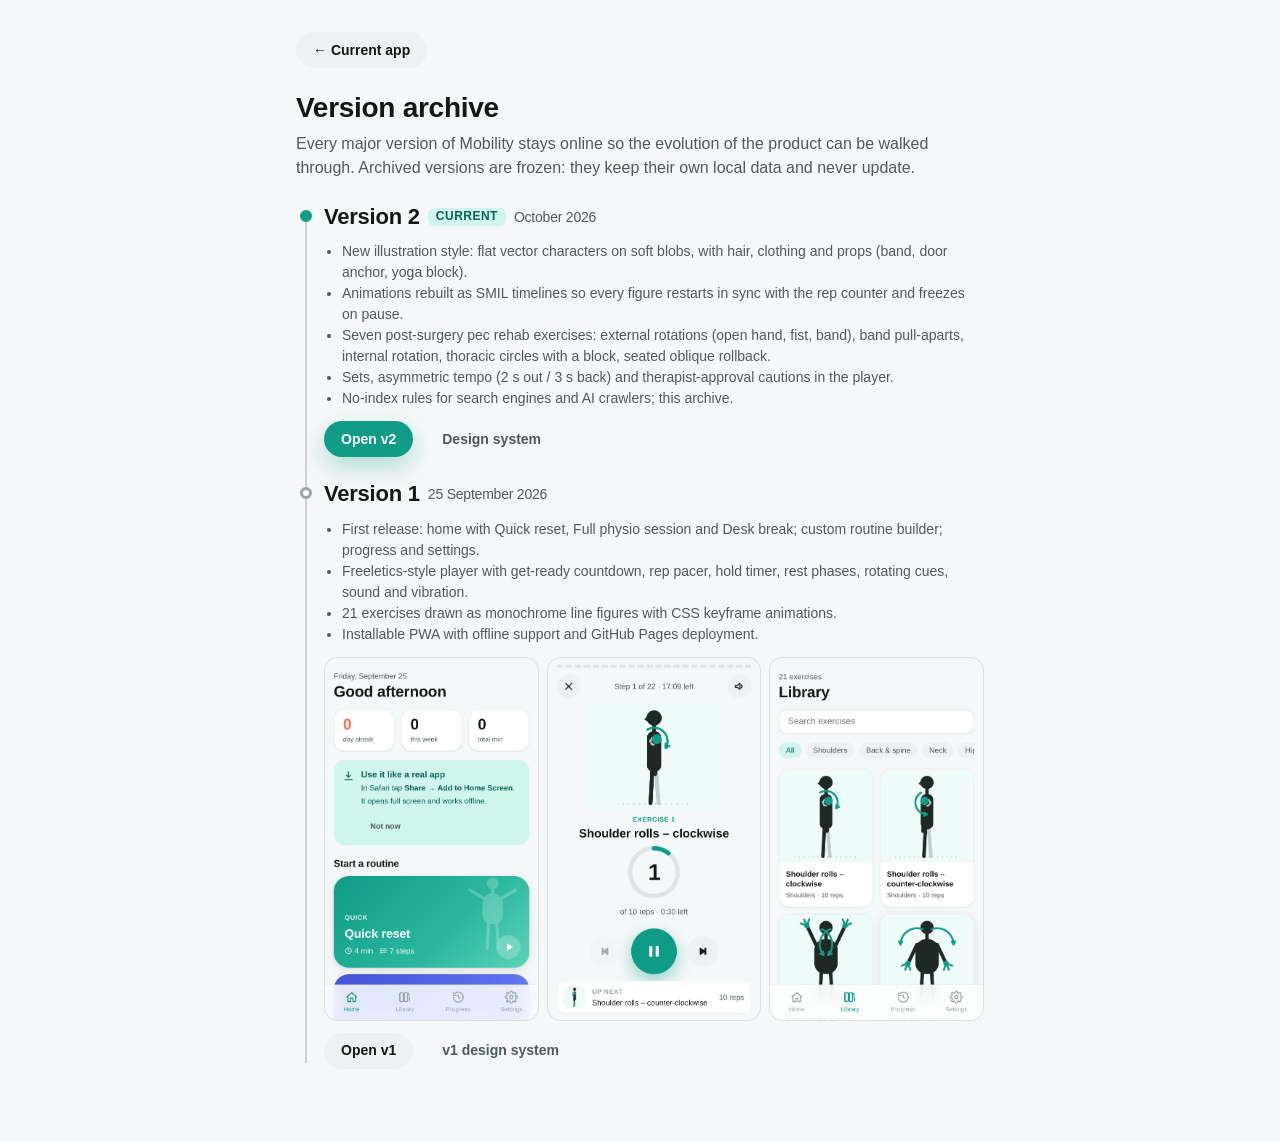
==== archive/index.html @ 1594e79f "Version 2: flat-vector illustrations, pec rehab exercises, version archive, no-index Illustrations -" ====
<!doctype html>
<html lang="en">
<head>
  <meta charset="utf-8">
  <meta name="robots" content="noindex, nofollow, noarchive, noimageindex, noai, noimageai">
  <meta name="viewport" content="width=device-width, initial-scale=1, viewport-fit=cover">
  <title>Mobility · version archive</title>
  <link rel="icon" href="../icons/favicon.svg" type="image/svg+xml">
  <link rel="stylesheet" href="../css/tokens.css">
  <link rel="stylesheet" href="../css/app.css">
  <style>
    .wrap { max-width: 720px; margin: 0 auto; padding: var(--sp-8) var(--gutter) var(--sp-12); }
    .timeline { position: relative; margin-top: var(--sp-6); padding-left: 28px; }
    .timeline::before { content: ""; position: absolute; left: 9px; top: 6px; bottom: 6px; width: 2px; background: var(--c-border-strong); }
    .ver { position: relative; margin-bottom: var(--sp-6); }
    .ver::before { content: ""; position: absolute; left: -24px; top: 6px; width: 12px; height: 12px; border-radius: 50%; background: var(--c-surface); border: 3px solid var(--c-text-3); }
    .ver.is-current::before { border-color: var(--c-primary); background: var(--c-primary); }
    .ver h2 { font-size: var(--fs-xl); display: flex; align-items: center; gap: var(--sp-2); flex-wrap: wrap; }
    .ver .date { font-size: var(--fs-sm); color: var(--c-text-2); font-weight: var(--fw-regular); }
    .ver ul { margin: var(--sp-3) 0; padding-left: 18px; list-style: disc; color: var(--c-text-2); font-size: var(--fs-sm); }
    .ver .row { margin-top: var(--sp-3); flex-wrap: wrap; }
    .shots { display: grid; grid-template-columns: repeat(3, 1fr); gap: var(--sp-2); margin-top: var(--sp-3); }
    .shots img { width: 100%; border-radius: var(--r-md); border: 1px solid var(--c-border); display: block; background: var(--c-surface-2); }
  </style>
</head>
<body>
  <div class="wrap">
    <a href="../" class="btn btn--secondary btn--sm">← Current app</a>
    <h1 class="mt-6">Version archive</h1>
    <p class="muted mt-2">Every major version of Mobility stays online so the evolution of the product can be walked through. Archived versions are frozen: they keep their own local data and never update.</p>

    <div class="timeline">
      <div class="ver is-current">
        <h2>Version 2 <span class="tag" style="background:var(--c-primary-soft);color:var(--c-primary-text)">current</span> <span class="date">October 2026</span></h2>
        <ul>
          <li>New illustration style: flat vector characters on soft blobs, with hair, clothing and props (band, door anchor, yoga block).</li>
          <li>Animations rebuilt as SMIL timelines so every figure restarts in sync with the rep counter and freezes on pause.</li>
          <li>Seven post-surgery pec rehab exercises: external rotations (open hand, fist, band), band pull-aparts, internal rotation, thoracic circles with a block, seated oblique rollback.</li>
          <li>Sets, asymmetric tempo (2 s out / 3 s back) and therapist-approval cautions in the player.</li>
          <li>No-index rules for search engines and AI crawlers; this archive.</li>
        </ul>
        <div class="row"><a class="btn btn--primary btn--sm" href="../">Open v2</a><a class="btn btn--ghost btn--sm" href="../design.html">Design system</a></div>
      </div>

      <div class="ver">
        <h2>Version 1 <span class="date">25 September 2026</span></h2>
        <ul>
          <li>First release: home with Quick reset, Full physio session and Desk break; custom routine builder; progress and settings.</li>
          <li>Freeletics-style player with get-ready countdown, rep pacer, hold timer, rest phases, rotating cues, sound and vibration.</li>
          <li>21 exercises drawn as monochrome line figures with CSS keyframe animations.</li>
          <li>Installable PWA with offline support and GitHub Pages deployment.</li>
        </ul>
        <div class="shots">
          <img src="v1/shots/home.png" alt="v1 home screen" loading="lazy">
          <img src="v1/shots/player.png" alt="v1 player screen" loading="lazy">
          <img src="v1/shots/library.png" alt="v1 library screen" loading="lazy">
        </div>
        <div class="row"><a class="btn btn--secondary btn--sm" href="v1/">Open v1</a><a class="btn btn--ghost btn--sm" href="v1/design.html">v1 design system</a></div>
      </div>
    </div>
  </div>
</body>
</html>
---- css/tokens.css ----
/* ============================================================
   Mobility design tokens
   Modern physiotherapy look: calm teal brand, warm coral energy
   accent, soft neutral surfaces. Inspired by Hevy / Strava / MFP.
   ============================================================ */

:root {
  /* --- Brand palette --- */
  --teal-50:  #EEFBF8;
  --teal-100: #CFF5EC;
  --teal-200: #9FE8D8;
  --teal-300: #5FD3BD;
  --teal-400: #2BB89F;
  --teal-500: #0F9C86;   /* primary */
  --teal-600: #0B7F6E;
  --teal-700: #0A6558;
  --teal-800: #0B4C43;
  --teal-900: #0A3A34;

  --coral-100: #FFE6DE;
  --coral-300: #FFA98F;
  --coral-500: #FF6B4A;   /* energy accent (progress, streaks) */
  --coral-600: #E5522F;

  --indigo-400: #7C8CF8;
  --indigo-500: #5B6CF0;
  --indigo-600: #4453D6;

  --amber-300: #FFD166;
  --amber-500: #F5A524;

  /* --- Neutrals (slightly cool, physio clean) --- */
  --gray-0:   #FFFFFF;
  --gray-50:  #F5F8F8;
  --gray-100: #ECF1F1;
  --gray-200: #DCE4E4;
  --gray-300: #C2CDCD;
  --gray-400: #97A6A6;
  --gray-500: #6D7C7C;
  --gray-600: #4E5B5B;
  --gray-700: #36403F;
  --gray-800: #202826;
  --gray-900: #121816;
  --gray-950: #0B100F;

  /* --- Semantic: light theme --- */
  --c-bg:            var(--gray-50);
  --c-surface:       var(--gray-0);
  --c-surface-2:     var(--gray-100);
  --c-surface-3:     var(--gray-200);
  --c-border:        rgba(18, 24, 22, 0.08);
  --c-border-strong: rgba(18, 24, 22, 0.16);
  --c-text:          var(--gray-900);
  --c-text-2:        var(--gray-600);
  --c-text-3:        var(--gray-400);
  --c-text-on-brand: #FFFFFF;

  --c-primary:       var(--teal-500);
  --c-primary-hover: var(--teal-600);
  --c-primary-soft:  var(--teal-100);
  --c-primary-text:  var(--teal-700);
  --c-accent:        var(--coral-500);
  --c-accent-soft:   var(--coral-100);
  --c-success:       var(--teal-500);
  --c-warning:       var(--amber-500);
  --c-danger:        #E5484D;
  --c-danger-soft:   #FFE5E6;

  --c-nav-bg:        rgba(255, 255, 255, 0.86);

  /* Illustration colours */
  --ill-stroke:      var(--gray-800);
  --ill-accent:      var(--teal-500);
  --ill-muted:       var(--gray-300);
  --ill-bg:          var(--teal-50);

  /* Routine kinds (gradients) */
  --grad-quick: linear-gradient(135deg, #0F9C86 0%, #2BB89F 60%, #5FD3BD 100%);
  --grad-full:  linear-gradient(135deg, #4453D6 0%, #5B6CF0 55%, #7C8CF8 100%);
  --grad-break: linear-gradient(135deg, #E5522F 0%, #FF6B4A 55%, #FFA98F 100%);
  --grad-custom: linear-gradient(135deg, #36403F 0%, #4E5B5B 60%, #6D7C7C 100%);

  /* --- Typography --- */
  --font-sans: -apple-system, BlinkMacSystemFont, "SF Pro Text", "Inter", "Segoe UI", Roboto, "Helvetica Neue", Arial, sans-serif;
  --font-display: -apple-system, BlinkMacSystemFont, "SF Pro Display", "Inter", "Segoe UI", Roboto, sans-serif;
  --fs-xs: 0.75rem;    /* 12 */
  --fs-sm: 0.875rem;   /* 14 */
  --fs-md: 1rem;       /* 16 */
  --fs-lg: 1.125rem;   /* 18 */
  --fs-xl: 1.375rem;   /* 22 */
  --fs-2xl: 1.75rem;   /* 28 */
  --fs-3xl: 2.25rem;   /* 36 */
  --fs-display: clamp(3.5rem, 18vw, 6.5rem);
  --lh-tight: 1.15;
  --lh-normal: 1.5;
  --fw-regular: 400;
  --fw-medium: 500;
  --fw-semibold: 600;
  --fw-bold: 700;
  --ls-caps: 0.06em;

  /* --- Spacing (4pt scale) --- */
  --sp-1: 4px;
  --sp-2: 8px;
  --sp-3: 12px;
  --sp-4: 16px;
  --sp-5: 20px;
  --sp-6: 24px;
  --sp-8: 32px;
  --sp-10: 40px;
  --sp-12: 48px;
  --gutter: 16px;

  /* --- Shape --- */
  --r-sm: 10px;
  --r-md: 14px;
  --r-lg: 20px;
  --r-xl: 28px;
  --r-pill: 999px;

  /* --- Elevation --- */
  --shadow-sm: 0 1px 2px rgba(18, 24, 22, 0.06), 0 1px 1px rgba(18, 24, 22, 0.04);
  --shadow-md: 0 6px 20px rgba(18, 24, 22, 0.08), 0 2px 6px rgba(18, 24, 22, 0.05);
  --shadow-lg: 0 18px 40px rgba(18, 24, 22, 0.14);
  --shadow-brand: 0 10px 24px rgba(15, 156, 134, 0.30);

  /* --- Motion --- */
  --ease-out: cubic-bezier(0.22, 1, 0.36, 1);
  --ease-in-out: cubic-bezier(0.65, 0, 0.35, 1);
  --dur-fast: 140ms;
  --dur-base: 220ms;
  --dur-slow: 400ms;

  /* --- Layout --- */
  --content-max: 720px;
  --content-max-wide: 1040px;
  --tabbar-h: 64px;
  --safe-top: env(safe-area-inset-top, 0px);
  --safe-bottom: env(safe-area-inset-bottom, 0px);
  --tap-min: 44px;

  color-scheme: light;
}

/* --- Dark theme --- */
@media (prefers-color-scheme: dark) {
  :root:not([data-theme="light"]) {
    --c-bg:            var(--gray-950);
    --c-surface:       #151C1B;
    --c-surface-2:     #1E2726;
    --c-surface-3:     #283332;
    --c-border:        rgba(255, 255, 255, 0.08);
    --c-border-strong: rgba(255, 255, 255, 0.16);
    --c-text:          #F2F6F5;
    --c-text-2:        #A9B6B5;
    --c-text-3:        #6F7D7C;
    --c-primary:       var(--teal-400);
    --c-primary-hover: var(--teal-300);
    --c-primary-soft:  rgba(43, 184, 159, 0.16);
    --c-primary-text:  var(--teal-300);
    --c-accent-soft:   rgba(255, 107, 74, 0.18);
    --c-danger-soft:   rgba(229, 72, 77, 0.18);
    --c-nav-bg:        rgba(21, 28, 27, 0.86);
    --ill-stroke:      #E6EDEC;
    --ill-accent:      var(--teal-300);
    --ill-muted:       #3A4645;
    --ill-bg:          #1B2524;
    --shadow-sm: 0 1px 2px rgba(0,0,0,0.4);
    --shadow-md: 0 6px 20px rgba(0,0,0,0.45);
    --shadow-lg: 0 18px 40px rgba(0,0,0,0.6);
    color-scheme: dark;
  }
}
:root[data-theme="dark"] {
  --c-bg:            var(--gray-950);
  --c-surface:       #151C1B;
  --c-surface-2:     #1E2726;
  --c-surface-3:     #283332;
  --c-border:        rgba(255, 255, 255, 0.08);
  --c-border-strong: rgba(255, 255, 255, 0.16);
  --c-text:          #F2F6F5;
  --c-text-2:        #A9B6B5;
  --c-text-3:        #6F7D7C;
  --c-primary:       var(--teal-400);
  --c-primary-hover: var(--teal-300);
  --c-primary-soft:  rgba(43, 184, 159, 0.16);
  --c-primary-text:  var(--teal-300);
  --c-accent-soft:   rgba(255, 107, 74, 0.18);
  --c-danger-soft:   rgba(229, 72, 77, 0.18);
  --c-nav-bg:        rgba(21, 28, 27, 0.86);
  --ill-stroke:      #E6EDEC;
  --ill-accent:      var(--teal-300);
  --ill-muted:       #3A4645;
  --ill-bg:          #1B2524;
  --shadow-sm: 0 1px 2px rgba(0,0,0,0.4);
  --shadow-md: 0 6px 20px rgba(0,0,0,0.45);
  --shadow-lg: 0 18px 40px rgba(0,0,0,0.6);
  color-scheme: dark;
}
---- css/app.css ----
/* ============================================================
   Mobility — app styles (components, layout, player, animations)
   ============================================================ */

*, *::before, *::after { box-sizing: border-box; }
html { -webkit-text-size-adjust: 100%; height: 100%; }
body {
  margin: 0;
  min-height: 100%;
  background: var(--c-bg);
  color: var(--c-text);
  font-family: var(--font-sans);
  font-size: var(--fs-md);
  line-height: var(--lh-normal);
  -webkit-font-smoothing: antialiased;
  -webkit-tap-highlight-color: transparent;
  overscroll-behavior-y: none;
  touch-action: manipulation;
}
body.no-scroll { overflow: hidden; }
h1, h2, h3, h4 { margin: 0; font-family: var(--font-display); line-height: var(--lh-tight); letter-spacing: -0.01em; }
h1 { font-size: var(--fs-2xl); font-weight: var(--fw-bold); }
h2 { font-size: var(--fs-xl); font-weight: var(--fw-bold); }
h3 { font-size: var(--fs-lg); font-weight: var(--fw-semibold); }
p { margin: 0; }
a { color: var(--c-primary-text); text-decoration: none; }
button { font: inherit; color: inherit; }
ul { margin: 0; padding: 0; list-style: none; }
input, select, textarea { font: inherit; color: inherit; }
svg { display: block; }
:focus-visible { outline: 3px solid var(--c-primary); outline-offset: 2px; border-radius: var(--r-sm); }
.sr-only { position: absolute; width: 1px; height: 1px; overflow: hidden; clip: rect(0 0 0 0); white-space: nowrap; }

/* ---------- App shell ---------- */
.app {
  padding-top: var(--safe-top);
  padding-bottom: calc(var(--tabbar-h) + var(--safe-bottom) + var(--sp-6));
  min-height: 100vh;
}
.app.is-player { padding-bottom: 0; }
.page {
  max-width: var(--content-max);
  margin: 0 auto;
  padding: var(--sp-4) var(--gutter);
  animation: page-in var(--dur-slow) var(--ease-out);
}
.page--wide { max-width: var(--content-max-wide); }
@keyframes page-in { from { opacity: 0; transform: translateY(6px); } to { opacity: 1; transform: none; } }

.page-header { display: flex; align-items: center; gap: var(--sp-3); padding: var(--sp-2) 0 var(--sp-4); }
.page-header h1 { flex: 1; }
.page-header .eyebrow { display: block; font-size: var(--fs-sm); color: var(--c-text-2); font-weight: var(--fw-medium); margin-bottom: 2px; }
.section { margin-top: var(--sp-6); }
.section-title { display: flex; align-items: baseline; justify-content: space-between; margin-bottom: var(--sp-3); }
.section-title h2 { font-size: var(--fs-lg); }
.section-title a, .section-title button.link { font-size: var(--fs-sm); font-weight: var(--fw-medium); }
.muted { color: var(--c-text-2); }
.small { font-size: var(--fs-sm); }
.caps { font-size: var(--fs-xs); text-transform: uppercase; letter-spacing: var(--ls-caps); font-weight: var(--fw-semibold); color: var(--c-text-2); }
.stack { display: flex; flex-direction: column; gap: var(--sp-3); }
.row { display: flex; align-items: center; gap: var(--sp-3); }
.grow { flex: 1; min-width: 0; }
.center { text-align: center; }
.mt-2 { margin-top: var(--sp-2); } .mt-4 { margin-top: var(--sp-4); } .mt-6 { margin-top: var(--sp-6); } .mt-8 { margin-top: var(--sp-8); }

/* ---------- Tab bar ---------- */
.tabbar {
  position: fixed; inset-inline: 0; bottom: 0; z-index: 40;
  display: flex; justify-content: center;
  padding-bottom: var(--safe-bottom);
  background: var(--c-nav-bg);
  -webkit-backdrop-filter: saturate(180%) blur(18px);
  backdrop-filter: saturate(180%) blur(18px);
  border-top: 1px solid var(--c-border);
  transition: transform var(--dur-base) var(--ease-out), opacity var(--dur-base);
}
.tabbar.is-hidden { transform: translateY(110%); opacity: 0; pointer-events: none; }
.tabbar__inner { display: flex; width: 100%; max-width: var(--content-max); }
.tab {
  flex: 1; height: var(--tabbar-h);
  display: flex; flex-direction: column; align-items: center; justify-content: center; gap: 3px;
  background: none; border: 0; cursor: pointer;
  color: var(--c-text-3); font-size: 11px; font-weight: var(--fw-medium);
  transition: color var(--dur-fast);
}
.tab svg { width: 24px; height: 24px; }
.tab.is-active { color: var(--c-primary); }
.tab:active { transform: scale(0.94); }

/* ---------- Buttons ---------- */
.btn {
  display: inline-flex; align-items: center; justify-content: center; gap: var(--sp-2);
  min-height: var(--tap-min); padding: 0 var(--sp-5);
  border-radius: var(--r-pill); border: 1px solid transparent;
  font-weight: var(--fw-semibold); font-size: var(--fs-md);
  cursor: pointer; user-select: none; white-space: nowrap;
  transition: transform var(--dur-fast) var(--ease-out), background var(--dur-fast), box-shadow var(--dur-fast), opacity var(--dur-fast);
}
.btn:active { transform: scale(0.97); }
.btn:disabled { opacity: 0.45; cursor: not-allowed; }
.btn svg { width: 20px; height: 20px; }
.btn--primary { background: var(--c-primary); color: var(--c-text-on-brand); box-shadow: var(--shadow-brand); }
.btn--primary:hover { background: var(--c-primary-hover); }
.btn--accent { background: var(--c-accent); color: #fff; box-shadow: 0 10px 24px rgba(255,107,74,0.3); }
.btn--secondary { background: var(--c-surface-2); color: var(--c-text); }
.btn--secondary:hover { background: var(--c-surface-3); }
.btn--ghost { background: transparent; color: var(--c-text-2); }
.btn--ghost:hover { background: var(--c-surface-2); }
.btn--outline { background: transparent; border-color: var(--c-border-strong); color: var(--c-text); }
.btn--danger { background: var(--c-danger-soft); color: var(--c-danger); }
.btn--block { width: 100%; }
.btn--lg { min-height: 56px; font-size: var(--fs-lg); padding: 0 var(--sp-8); }
.btn--sm { min-height: 36px; font-size: var(--fs-sm); padding: 0 var(--sp-4); }
.btn--icon { width: var(--tap-min); padding: 0; border-radius: 50%; }
.btn--icon.btn--lg { width: 56px; }
.btn--icon svg { width: 22px; height: 22px; }
.btn.link { background: none; border: 0; padding: 0; min-height: 0; color: var(--c-primary-text); font-weight: var(--fw-medium); }

/* ---------- Cards ---------- */
.card {
  background: var(--c-surface);
  border: 1px solid var(--c-border);
  border-radius: var(--r-lg);
  box-shadow: var(--shadow-sm);
}
.card--pad { padding: var(--sp-4); }
.card--tap { cursor: pointer; transition: transform var(--dur-fast) var(--ease-out), box-shadow var(--dur-fast); }
.card--tap:active { transform: scale(0.985); }
@media (hover: hover) { .card--tap:hover { box-shadow: var(--shadow-md); } }

/* Routine hero cards */
.routine-grid { display: grid; gap: var(--sp-3); grid-template-columns: 1fr; }
@media (min-width: 720px) { .routine-grid { grid-template-columns: repeat(2, 1fr); } }
@media (min-width: 1040px) { .routine-grid--3 { grid-template-columns: repeat(3, 1fr); } }
.routine-card {
  position: relative; overflow: hidden;
  display: flex; flex-direction: column; justify-content: flex-end; gap: var(--sp-2);
  min-height: 168px; padding: var(--sp-5);
  border-radius: var(--r-xl); color: #fff; text-align: left;
  border: 0; cursor: pointer; width: 100%;
  box-shadow: var(--shadow-md);
  transition: transform var(--dur-fast) var(--ease-out), box-shadow var(--dur-fast);
  background: var(--grad-custom);
}
.routine-card:active { transform: scale(0.985); }
.routine-card--quick { background: var(--grad-quick); }
.routine-card--full { background: var(--grad-full); }
.routine-card--break { background: var(--grad-break); }
.routine-card--custom { background: var(--grad-custom); }
.routine-card__art { position: absolute; right: -8px; top: -8px; width: 150px; height: 150px; opacity: 0.22; pointer-events: none; }
.routine-card__art svg { width: 100%; height: 100%; }
.routine-card__kind { font-size: var(--fs-xs); text-transform: uppercase; letter-spacing: var(--ls-caps); font-weight: var(--fw-semibold); opacity: 0.85; }
.routine-card__name { font-size: var(--fs-xl); font-weight: var(--fw-bold); line-height: 1.15; }
.routine-card__meta { display: flex; gap: var(--sp-3); font-size: var(--fs-sm); opacity: 0.9; }
.routine-card__meta span { display: inline-flex; align-items: center; gap: 4px; }
.routine-card__meta svg { width: 14px; height: 14px; }
.routine-card__play {
  position: absolute; right: var(--sp-4); bottom: var(--sp-4);
  width: 44px; height: 44px; border-radius: 50%;
  display: grid; place-items: center;
  background: rgba(255,255,255,0.22); backdrop-filter: blur(6px);
}
.routine-card__play svg { width: 20px; height: 20px; fill: #fff; }

/* Stat tiles */
.stats { display: grid; grid-template-columns: repeat(3, 1fr); gap: var(--sp-3); }
.stat { padding: var(--sp-3) var(--sp-4); }
.stat__value { font-size: var(--fs-2xl); font-weight: var(--fw-bold); line-height: 1.1; letter-spacing: -0.02em; font-variant-numeric: tabular-nums; }
.stat__value--accent { color: var(--c-accent); }
.stat__label { font-size: var(--fs-xs); color: var(--c-text-2); margin-top: 2px; }

/* Week dots */
.week { display: flex; justify-content: space-between; gap: var(--sp-2); margin-top: var(--sp-3); }
.week__day { flex: 1; display: flex; flex-direction: column; align-items: center; gap: 6px; font-size: var(--fs-xs); color: var(--c-text-3); }
.week__dot { width: 28px; height: 28px; border-radius: 50%; background: var(--c-surface-2); display: grid; place-items: center; }
.week__dot.is-done { background: var(--c-primary); color: #fff; }
.week__dot.is-today { box-shadow: 0 0 0 2px var(--c-primary) inset; }
.week__dot svg { width: 14px; height: 14px; }

/* Lists */
.list { display: flex; flex-direction: column; gap: var(--sp-2); }
.item {
  display: flex; align-items: center; gap: var(--sp-3);
  padding: var(--sp-3); border-radius: var(--r-md);
  background: var(--c-surface); border: 1px solid var(--c-border);
  text-align: left; width: 100%; cursor: pointer; color: inherit;
}
.item:active { background: var(--c-surface-2); }
.item__thumb {
  flex: 0 0 56px; width: 56px; height: 56px; border-radius: var(--r-sm);
  background: var(--ill-bg); display: grid; place-items: center; overflow: hidden;
}
.item__thumb svg { width: 100%; height: 100%; }
.item__thumb--icon { color: var(--c-primary-text); background: var(--c-primary-soft); }
.item__thumb--icon svg { width: 26px; height: 26px; }
.item__body { flex: 1; min-width: 0; display: flex; flex-direction: column; }
.item__title { display: block; font-weight: var(--fw-semibold); overflow: hidden; text-overflow: ellipsis; white-space: nowrap; }
.item__sub { display: block; font-size: var(--fs-sm); color: var(--c-text-2); }
.item__index { width: 24px; font-size: var(--fs-sm); color: var(--c-text-3); font-variant-numeric: tabular-nums; text-align: center; }
.item__chev { color: var(--c-text-3); width: 20px; height: 20px; }
.item--muted { opacity: 0.55; }

/* Chips / tags */
.chip {
  display: inline-flex; align-items: center; gap: 6px; min-height: 28px; padding: 0 var(--sp-3);
  border-radius: var(--r-pill); background: var(--c-surface-2); color: var(--c-text-2);
  font-size: var(--fs-sm); font-weight: var(--fw-medium); border: 1px solid transparent; cursor: pointer; white-space: nowrap;
}
.chip.is-active { background: var(--c-primary-soft); color: var(--c-primary-text); border-color: transparent; }
.chip--accent { background: var(--c-accent-soft); color: var(--c-accent); }
.chip-row { display: flex; gap: var(--sp-2); overflow-x: auto; padding-bottom: var(--sp-1); scrollbar-width: none; -webkit-overflow-scrolling: touch; }
.chip-row::-webkit-scrollbar { display: none; }
.tag { display: inline-block; padding: 2px 8px; border-radius: 6px; background: var(--c-surface-2); color: var(--c-text-2); font-size: var(--fs-xs); font-weight: var(--fw-semibold); text-transform: uppercase; letter-spacing: 0.04em; }
.tag--area-shoulders { background: rgba(15,156,134,0.14); color: var(--c-primary-text); }
.tag--area-back { background: rgba(91,108,240,0.14); color: var(--indigo-600); }
.tag--area-neck { background: rgba(245,165,36,0.18); color: #9A6100; }
.tag--area-hips { background: rgba(255,107,74,0.14); color: var(--coral-600); }
:root[data-theme="dark"] .tag--area-back, :root:not([data-theme="light"]) .tag--area-back { color: var(--indigo-400); }

/* Illustration frame */
.ill-frame {
  position: relative; border-radius: var(--r-lg); background: var(--ill-bg);
  overflow: hidden; aspect-ratio: 5 / 4; display: grid; place-items: center;
}
.ill-frame--hero { aspect-ratio: 4 / 3; }
.ill-frame svg { width: 100%; height: 100%; max-height: 100%; }
.ill-frame__badge { position: absolute; left: var(--sp-3); top: var(--sp-3); }

/* Forms */
.field { display: flex; flex-direction: column; gap: 6px; }
.field label { font-size: var(--fs-sm); font-weight: var(--fw-medium); color: var(--c-text-2); }
.input {
  width: 100%; min-height: var(--tap-min); padding: 0 var(--sp-4);
  border-radius: var(--r-md); border: 1px solid var(--c-border-strong);
  background: var(--c-surface); color: var(--c-text);
}
.input:focus { outline: none; border-color: var(--c-primary); box-shadow: 0 0 0 3px var(--c-primary-soft); }
.stepper { display: inline-flex; align-items: center; border-radius: var(--r-pill); background: var(--c-surface-2); overflow: hidden; }
.stepper button { width: 40px; height: 36px; border: 0; background: none; cursor: pointer; font-size: 18px; color: var(--c-text-2); }
.stepper button:active { background: var(--c-surface-3); }
.stepper output { min-width: 56px; text-align: center; font-weight: var(--fw-semibold); font-variant-numeric: tabular-nums; font-size: var(--fs-sm); }
.switch { position: relative; width: 50px; height: 30px; border-radius: var(--r-pill); background: var(--c-surface-3); border: 0; cursor: pointer; transition: background var(--dur-base); flex: 0 0 auto; }
.switch::after { content: ""; position: absolute; top: 3px; left: 3px; width: 24px; height: 24px; border-radius: 50%; background: #fff; box-shadow: var(--shadow-sm); transition: transform var(--dur-base) var(--ease-out); }
.switch[aria-checked="true"] { background: var(--c-primary); }
.switch[aria-checked="true"]::after { transform: translateX(20px); }
.setting { display: flex; align-items: center; gap: var(--sp-3); padding: var(--sp-3) var(--sp-4); min-height: 56px; }
.setting + .setting { border-top: 1px solid var(--c-border); }
.setting__label { flex: 1; }
.setting__label small { display: block; color: var(--c-text-2); font-size: var(--fs-sm); }
.segmented { display: inline-flex; background: var(--c-surface-2); border-radius: var(--r-pill); padding: 3px; }
.segmented button { border: 0; background: none; padding: 6px 12px; border-radius: var(--r-pill); font-size: var(--fs-sm); font-weight: var(--fw-medium); color: var(--c-text-2); cursor: pointer; }
.segmented button.is-active { background: var(--c-surface); color: var(--c-text); box-shadow: var(--shadow-sm); }

/* Callout / banner */
.banner { display: flex; gap: var(--sp-3); align-items: flex-start; padding: var(--sp-4); border-radius: var(--r-lg); background: var(--c-primary-soft); color: var(--c-primary-text); }
.banner svg { flex: 0 0 22px; width: 22px; height: 22px; margin-top: 2px; }
.banner strong { display: block; }
.banner .btn { margin-top: var(--sp-2); }
.empty { text-align: center; padding: var(--sp-8) var(--sp-4); color: var(--c-text-2); }
.empty svg { width: 56px; height: 56px; margin: 0 auto var(--sp-3); color: var(--c-text-3); }

/* Sticky CTA */
.sticky-cta {
  position: sticky; bottom: calc(var(--tabbar-h) + var(--safe-bottom) + var(--sp-3)); z-index: 5;
  margin-top: var(--sp-6);
}

/* Sheet (modal) */
.sheet-backdrop { position: fixed; inset: 0; z-index: 60; background: rgba(11,16,15,0.5); display: flex; align-items: flex-end; justify-content: center; animation: fade-in var(--dur-base); }
@keyframes fade-in { from { opacity: 0; } to { opacity: 1; } }
.sheet {
  width: 100%; max-width: 640px; max-height: 88vh; display: flex; flex-direction: column;
  background: var(--c-surface); border-radius: var(--r-xl) var(--r-xl) 0 0;
  padding: var(--sp-3) var(--gutter) calc(var(--sp-4) + var(--safe-bottom));
  box-shadow: var(--shadow-lg); animation: sheet-in var(--dur-slow) var(--ease-out);
}
@keyframes sheet-in { from { transform: translateY(40px); opacity: 0; } to { transform: none; opacity: 1; } }
.sheet__handle { width: 40px; height: 5px; border-radius: 3px; background: var(--c-border-strong); margin: 0 auto var(--sp-3); }
.sheet__body { overflow-y: auto; flex: 1; -webkit-overflow-scrolling: touch; }
.sheet__actions { display: flex; gap: var(--sp-2); padding-top: var(--sp-3); }
.sheet--center { border-radius: var(--r-xl); max-width: 420px; margin: 0 var(--gutter); }
.sheet-backdrop--center { align-items: center; }
@media (min-width: 720px) { .sheet { border-radius: var(--r-xl); margin-bottom: var(--sp-6); } }

/* Toast */
.toast {
  position: fixed; left: 50%; bottom: calc(var(--tabbar-h) + var(--safe-bottom) + 84px); transform: translateX(-50%) translateY(20px);
  z-index: 70; padding: var(--sp-3) var(--sp-5); border-radius: var(--r-pill);
  background: var(--gray-800); color: #fff; font-size: var(--fs-sm); font-weight: var(--fw-medium);
  box-shadow: var(--shadow-lg); opacity: 0; pointer-events: none; transition: opacity var(--dur-base), transform var(--dur-base) var(--ease-out);
  display: flex; gap: var(--sp-3); align-items: center; max-width: calc(100% - 32px);
}
.toast.is-visible { opacity: 1; transform: translateX(-50%) translateY(0); pointer-events: auto; }
.toast button { background: none; border: 0; color: var(--teal-300); font-weight: var(--fw-semibold); cursor: pointer; padding: 0; }

/* Library grid */
.ex-grid { display: grid; grid-template-columns: repeat(2, 1fr); gap: var(--sp-3); }
@media (min-width: 560px) { .ex-grid { grid-template-columns: repeat(3, 1fr); } }
@media (min-width: 900px) { .ex-grid { grid-template-columns: repeat(4, 1fr); } }
.ex-card { display: flex; flex-direction: column; overflow: hidden; text-align: left; padding: 0; cursor: pointer; color: inherit; }
.ex-card .ill-frame { border-radius: 0; aspect-ratio: 1; }
.ex-card__body { padding: var(--sp-3); }
.ex-card__title { display: block; font-weight: var(--fw-semibold); font-size: var(--fs-sm); line-height: 1.3; }
.ex-card__sub { display: block; font-size: var(--fs-xs); color: var(--c-text-2); margin-top: 2px; }

/* Exercise detail */
.detail-hero { display: grid; gap: var(--sp-4); }
@media (min-width: 720px) { .detail-hero { grid-template-columns: 1.1fr 1fr; align-items: start; } }
.cues { display: flex; flex-direction: column; gap: var(--sp-2); }
.cue { display: flex; gap: var(--sp-3); align-items: flex-start; }
.cue__n { flex: 0 0 24px; width: 24px; height: 24px; border-radius: 50%; background: var(--c-primary-soft); color: var(--c-primary-text); font-size: var(--fs-xs); font-weight: var(--fw-bold); display: grid; place-items: center; margin-top: 2px; }

/* ---------- PLAYER ---------- */
.player {
  position: fixed; inset: 0; z-index: 50;
  display: flex; flex-direction: column;
  background: var(--c-bg);
  padding-top: var(--safe-top); padding-bottom: var(--safe-bottom);
  --phase-color: var(--c-primary);
}
.player--rest { --phase-color: var(--indigo-500); }
.player--ready { --phase-color: var(--c-accent); }
.player__top { padding: var(--sp-3) var(--gutter) 0; }
.progress-seg { display: flex; gap: 4px; height: 6px; }
.progress-seg__s { flex: 1; border-radius: 3px; background: var(--c-surface-3); overflow: hidden; position: relative; }
.progress-seg__s::after { content: ""; position: absolute; inset: 0; background: var(--c-primary); transform-origin: left; transform: scaleX(var(--p, 0)); transition: transform 240ms linear; }
.progress-seg__s.is-done::after { transform: scaleX(1); }
.player__bar { display: flex; align-items: center; justify-content: space-between; margin-top: var(--sp-3); }
.player__step { font-size: var(--fs-sm); color: var(--c-text-2); font-weight: var(--fw-medium); font-variant-numeric: tabular-nums; }
.player__main {
  flex: 1; min-height: 0; overflow: hidden;
  display: flex; flex-direction: column;
  gap: var(--sp-2); padding: var(--sp-2) var(--gutter);
  max-width: var(--content-max-wide); width: 100%; margin: 0 auto;
}
.player__ill { flex: 1 1 0; min-height: 120px; display: flex; justify-content: center; }
.player__ill .ill-frame { height: 100%; max-width: 100%; aspect-ratio: 5 / 4; }
.player__info, .player__clock { flex: 0 0 auto; }
@media (min-width: 820px) and (orientation: landscape), (min-width: 1024px) {
  .player__main { display: grid; grid-template-columns: 1.2fr 1fr; grid-template-rows: auto 1fr; align-items: center; column-gap: var(--sp-8); padding: var(--sp-4) var(--gutter); }
  .player__ill { grid-row: 1 / span 2; align-self: stretch; min-height: 0; }
  .player__info { align-self: end; }
  .player__clock { align-self: start; }
}
.player__info { text-align: center; }
.player__phase { color: var(--phase-color); font-weight: var(--fw-bold); text-transform: uppercase; letter-spacing: var(--ls-caps); font-size: var(--fs-xs); }
.player__name { font-size: var(--fs-xl); font-weight: var(--fw-bold); margin-top: 4px; line-height: 1.2; }
.player__side { margin-top: var(--sp-2); }
.player__clock { text-align: center; display: flex; flex-direction: column; align-items: center; justify-content: center; }
.clock {
  font-family: var(--font-display); font-size: clamp(3rem, 14vh, 6rem); font-weight: var(--fw-bold);
  line-height: 1; letter-spacing: -0.04em; font-variant-numeric: tabular-nums; color: var(--c-text);
}
.clock--ready { color: var(--phase-color); }
.clock small { font-size: 0.35em; font-weight: var(--fw-semibold); color: var(--c-text-2); letter-spacing: 0; margin-left: 4px; }
.clock__sub { color: var(--c-text-2); font-size: var(--fs-sm); margin-top: var(--sp-2); }
.rep-ring { position: relative; width: clamp(88px, 15vh, 128px); height: clamp(88px, 15vh, 128px); margin: 0 auto var(--sp-1); }
.rep-ring svg { width: 100%; height: 100%; transform: rotate(-90deg); }
.rep-ring circle { fill: none; stroke-width: 8; stroke-linecap: round; }
.rep-ring .track { stroke: var(--c-surface-3); }
.rep-ring .fill { stroke: var(--c-primary); transition: stroke-dashoffset 100ms linear; }
.player__cues { text-align: center; color: var(--c-text-2); font-size: var(--fs-sm); padding: 0 var(--sp-2); min-height: 2.6em; }
@media (max-height: 700px) { .player__cues { display: none; } .player__side:empty { display: none; } }
.player__cues li { display: none; }
.player__cues li.is-active { display: block; animation: page-in var(--dur-slow); }
.player__controls {
  display: flex; align-items: center; justify-content: center; gap: var(--sp-5);
  padding: var(--sp-3) var(--gutter) var(--sp-3);
}
.player__pause {
  width: 84px; height: 84px; border-radius: 50%; border: 0; cursor: pointer;
  background: var(--phase-color); color: #fff; display: grid; place-items: center;
  box-shadow: 0 12px 30px color-mix(in srgb, var(--phase-color) 40%, transparent);
  transition: transform var(--dur-fast) var(--ease-out), background var(--dur-base);
}
.player__pause:active { transform: scale(0.94); }
.player__pause svg { width: 34px; height: 34px; fill: #fff; }
.player__skip { width: 56px; height: 56px; border-radius: 50%; border: 0; background: var(--c-surface-2); color: var(--c-text); cursor: pointer; display: grid; place-items: center; }
.player__skip:active { background: var(--c-surface-3); }
.player__skip:disabled { opacity: 0.35; }
.player__skip svg { width: 24px; height: 24px; fill: currentColor; }
.player__next {
  display: flex; align-items: center; gap: var(--sp-3);
  margin: 0 var(--gutter) var(--sp-3); padding: var(--sp-2) var(--sp-3);
  border-radius: var(--r-md); background: var(--c-surface); border: 1px solid var(--c-border);
  font-size: var(--fs-sm);
}
.player__next .item__thumb { width: 40px; height: 40px; flex-basis: 40px; }
.player__next-label { color: var(--c-text-3); font-size: var(--fs-xs); text-transform: uppercase; letter-spacing: var(--ls-caps); font-weight: var(--fw-semibold); }
.player--paused .ill svg * { animation-play-state: paused !important; }
.player--paused .player__ill { opacity: 0.6; }
.paused-overlay { position: absolute; inset: 0; display: grid; place-items: center; background: rgba(11,16,15,0.35); color: #fff; font-weight: var(--fw-bold); font-size: var(--fs-xl); letter-spacing: 0.04em; border-radius: var(--r-lg); backdrop-filter: blur(2px); }

/* Done screen */
.done { flex: 1; display: flex; flex-direction: column; align-items: center; justify-content: center; text-align: center; padding: var(--sp-6) var(--gutter); gap: var(--sp-4); max-width: 480px; margin: 0 auto; width: 100%; }
.done__check { width: 104px; height: 104px; border-radius: 50%; background: var(--c-primary); color: #fff; display: grid; place-items: center; box-shadow: var(--shadow-brand); animation: pop var(--dur-slow) var(--ease-out); }
.done__check svg { width: 56px; height: 56px; }
@keyframes pop { from { transform: scale(0.4); opacity: 0; } 60% { transform: scale(1.08); } to { transform: none; opacity: 1; } }
.done h1 { font-size: var(--fs-3xl); }
.done .stats { width: 100%; }

/* ---------- ILLUSTRATION ANIMATIONS ---------- */
.ill { --tempo: 3s; color: var(--ill-stroke); }
.ill .stroke { stroke: currentColor; fill: none; stroke-width: 9; stroke-linecap: round; stroke-linejoin: round; }
.ill .thin { stroke-width: 5; }
.ill .fill { fill: currentColor; }
.ill .accent { stroke: var(--ill-accent); }
.ill .accent-fill { fill: var(--ill-accent); }
.ill .muted { stroke: var(--ill-muted); }
.ill .muted-fill { fill: var(--ill-muted); }
.ill .floor { stroke: var(--ill-muted); stroke-width: 4; stroke-dasharray: 2 10; }
.ill [class*="anim-"] { animation-duration: var(--tempo); animation-iteration-count: infinite; animation-timing-function: ease-in-out; transform-box: view-box; }
.ill .anim-spin { animation-name: ill-spin; animation-timing-function: linear; }
.ill .anim-spin-rev { animation-name: ill-spin-rev; animation-timing-function: linear; }
.ill .anim-fold { animation-name: ill-fold; }
.ill .anim-hang { animation-name: ill-hang; }
.ill .anim-twist { animation-name: ill-twist; }
.ill .anim-tilt { animation-name: ill-tilt; }
.ill .anim-bend { animation-name: ill-bend; }
.ill .anim-tuck { animation-name: ill-tuck; }
.ill .anim-squeeze-l { animation-name: ill-squeeze-l; }
.ill .anim-squeeze-r { animation-name: ill-squeeze-r; }
.ill .anim-breathe { animation-name: ill-breathe; animation-duration: calc(var(--tempo) * 1.4); }
.ill .anim-pulse { animation-name: ill-pulse; }
.ill .anim-reach { animation-name: ill-reach; }
.ill .anim-nod { animation-name: ill-nod; }
.ill .anim-raise { animation-name: ill-raise; }
.ill .anim-raise-mirror { animation-name: ill-raise-mirror; }
@keyframes ill-spin { to { transform: rotate(360deg); } }
@keyframes ill-spin-rev { to { transform: rotate(-360deg); } }
@keyframes ill-fold { 0%, 8% { transform: rotate(0deg); } 45%, 58% { transform: rotate(-82deg); } 92%, 100% { transform: rotate(0deg); } }
@keyframes ill-hang { 0%, 8% { transform: rotate(0deg); } 45%, 58% { transform: rotate(82deg); } 92%, 100% { transform: rotate(0deg); } }
@keyframes ill-twist { 0% { transform: rotate(0deg); } 25% { transform: rotate(50deg); } 50% { transform: rotate(0deg); } 75% { transform: rotate(-50deg); } 100% { transform: rotate(0deg); } }
@keyframes ill-tilt { 0% { transform: rotate(0deg); } 25% { transform: rotate(28deg); } 50% { transform: rotate(0deg); } 75% { transform: rotate(-28deg); } 100% { transform: rotate(0deg); } }
@keyframes ill-bend { 0% { transform: rotate(0deg); } 25% { transform: rotate(22deg); } 50% { transform: rotate(0deg); } 75% { transform: rotate(-22deg); } 100% { transform: rotate(0deg); } }
@keyframes ill-tuck { 0%, 10% { transform: translateX(0); } 45%, 60% { transform: translateX(14px); } 90%, 100% { transform: translateX(0); } }
@keyframes ill-squeeze-l { 0%, 10% { transform: translateX(0); } 45%, 60% { transform: translateX(9px); } 90%, 100% { transform: translateX(0); } }
@keyframes ill-squeeze-r { 0%, 10% { transform: translateX(0); } 45%, 60% { transform: translateX(-9px); } 90%, 100% { transform: translateX(0); } }
@keyframes ill-breathe { 0%, 100% { transform: scale(1); } 50% { transform: scale(1.035); } }
@keyframes ill-pulse { 0%, 100% { opacity: 0.35; } 50% { opacity: 1; } }
@keyframes ill-reach { 0%, 10% { transform: translateY(0); } 45%, 60% { transform: translateY(-14px); } 90%, 100% { transform: translateY(0); } }
@keyframes ill-nod { 0%, 10% { transform: rotate(0deg); } 45%, 60% { transform: rotate(-30deg); } 90%, 100% { transform: rotate(0deg); } }
@keyframes ill-raise { 0%, 8% { transform: rotate(0deg); } 45%, 58% { transform: rotate(-165deg); } 92%, 100% { transform: rotate(0deg); } }
@keyframes ill-raise-mirror { 0%, 8% { transform: rotate(0deg); } 45%, 58% { transform: rotate(165deg); } 92%, 100% { transform: rotate(0deg); } }

@media (prefers-reduced-motion: reduce) {
  .ill [class*="anim-"] { animation-duration: calc(var(--tempo) * 2.5); }
  .page { animation: none; }
}
.ill .anim-open { animation-name: ill-open; }
@keyframes ill-open { 0%, 8% { transform: rotate(0deg); } 45%, 58% { transform: rotate(170deg); } 92%, 100% { transform: rotate(0deg); } }
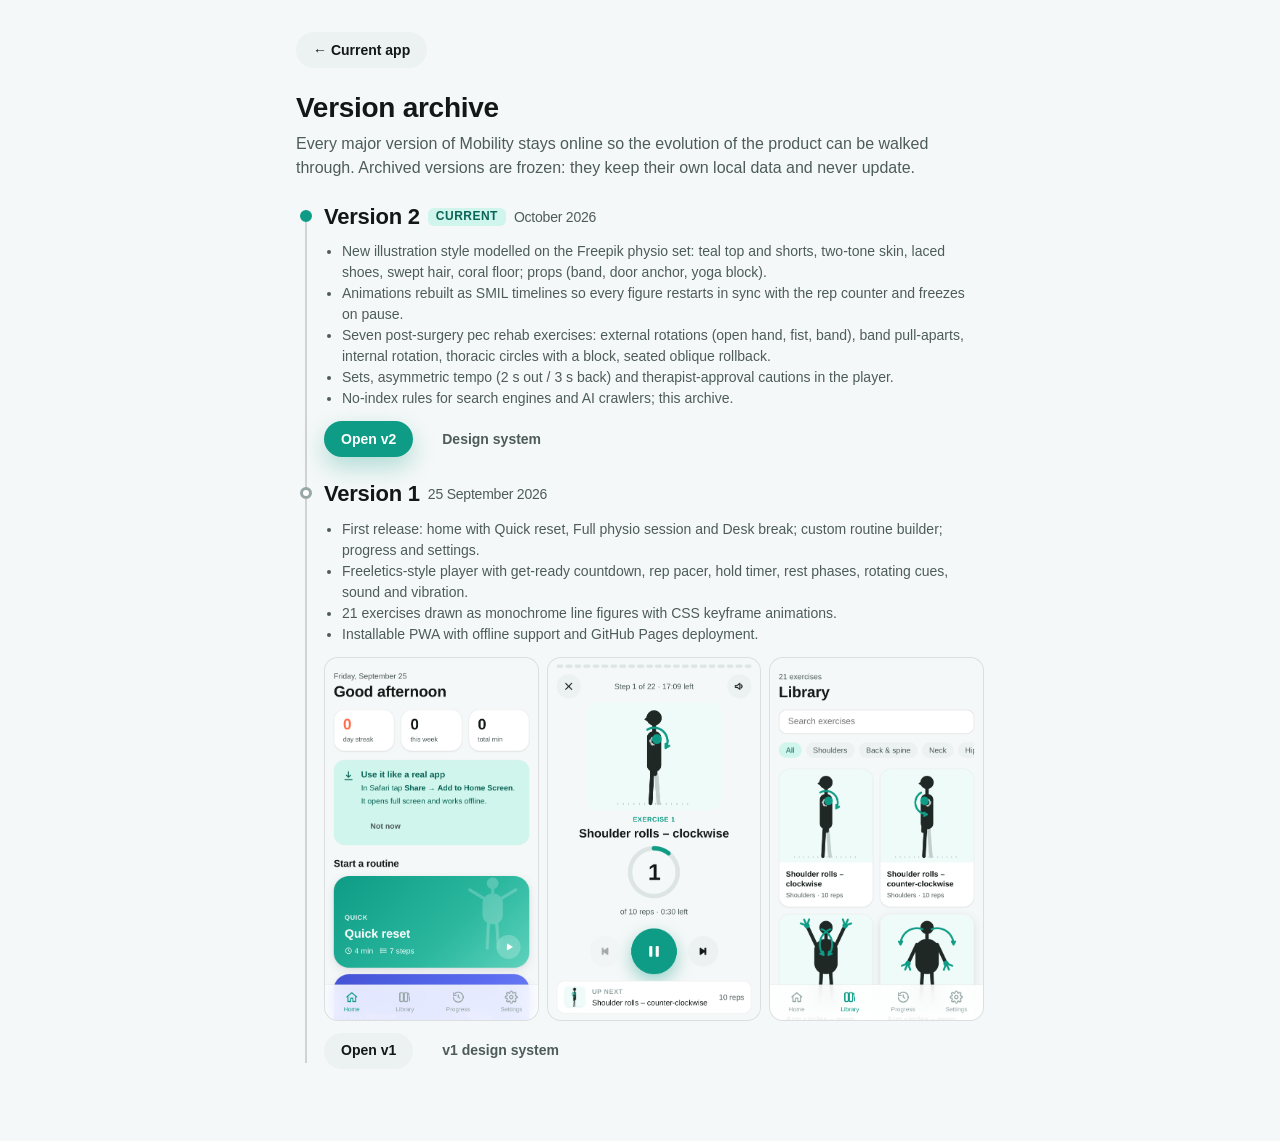
==== commit c019bb50: "Illustrations: redraw characters in the Freepik physio style - Palette and shape language taken from" ====
--- a/archive/index.html
+++ b/archive/index.html
@@ -33,7 +33,7 @@
       <div class="ver is-current">
         <h2>Version 2 <span class="tag" style="background:var(--c-primary-soft);color:var(--c-primary-text)">current</span> <span class="date">October 2026</span></h2>
         <ul>
-          <li>New illustration style: flat vector characters on soft blobs, with hair, clothing and props (band, door anchor, yoga block).</li>
+          <li>New illustration style modelled on the Freepik physio set: teal top and shorts, two-tone skin, laced shoes, swept hair, coral floor; props (band, door anchor, yoga block).</li>
           <li>Animations rebuilt as SMIL timelines so every figure restarts in sync with the rep counter and freezes on pause.</li>
           <li>Seven post-surgery pec rehab exercises: external rotations (open hand, fist, band), band pull-aparts, internal rotation, thoracic circles with a block, seated oblique rollback.</li>
           <li>Sets, asymmetric tempo (2 s out / 3 s back) and therapist-approval cautions in the player.</li>
--- a/css/tokens.css
+++ b/css/tokens.css
@@ -68,17 +68,40 @@
 
   --c-nav-bg:        rgba(255, 255, 255, 0.86);
 
-  /* Illustration colours */
+  /* Illustration colours (v2 characters, palette taken from the Freepik physio set) */
+  --ill-bg:          #FFFAF9;
+  --ill-skin:        #EBB68D;
+  --ill-skin-2:      #D9A882;
+  --ill-hair:        #727574;
+  --ill-hair-2:      #5E6160;
+  --ill-shirt:       #00ABB3;
+  --ill-shirt-2:     #0096A0;
+  --ill-shorts:      #00969E;
+  --ill-shorts-2:    #008089;
+  --ill-shoe:        #00475D;
+  --ill-shoe-2:      #005671;
+  --ill-lace:        #0083AB;
+  --ill-mat:         #FF675E;
+  --ill-mat-2:       #DB594F;
+  --ill-band:        #FF821D;
+  --ill-band-2:      #D96E18;
+  --ill-prop:        #F5B942;
+  --ill-door:        #E9E2E0;
+  --ill-door-2:      #D8CFCC;
+  --ill-arrow:       #00ABB3;
+  --ill-caption:     var(--gray-400);
+  --ill-ball:        #00C1F4;
+  /* kept for the v1 archive and generic uses */
   --ill-stroke:      var(--gray-800);
   --ill-accent:      var(--teal-500);
   --ill-muted:       var(--gray-300);
-  --ill-bg:          var(--teal-50);
 
   /* Routine kinds (gradients) */
   --grad-quick: linear-gradient(135deg, #0F9C86 0%, #2BB89F 60%, #5FD3BD 100%);
   --grad-full:  linear-gradient(135deg, #4453D6 0%, #5B6CF0 55%, #7C8CF8 100%);
   --grad-break: linear-gradient(135deg, #E5522F 0%, #FF6B4A 55%, #FFA98F 100%);
   --grad-custom: linear-gradient(135deg, #36403F 0%, #4E5B5B 60%, #6D7C7C 100%);
+  --grad-rehab: linear-gradient(135deg, #B8336A 0%, #E0527E 55%, #FF8FA3 100%);
 
   /* --- Typography --- */
   --font-sans: -apple-system, BlinkMacSystemFont, "SF Pro Text", "Inter", "Segoe UI", Roboto, "Helvetica Neue", Arial, sans-serif;
@@ -164,7 +187,24 @@
     --ill-stroke:      #E6EDEC;
     --ill-accent:      var(--teal-300);
     --ill-muted:       #3A4645;
-    --ill-bg:          #1B2524;
+    --ill-bg:          #1B2322;
+    --ill-skin:        #E3A97E;
+    --ill-skin-2:      #C98F68;
+    --ill-hair:        #8C9190;
+    --ill-hair-2:      #6E7372;
+    --ill-shirt:       #19B8BF;
+    --ill-shirt-2:     #0F9EA6;
+    --ill-shorts:      #0E9AA2;
+    --ill-shorts-2:    #0B7F86;
+    --ill-shoe:        #0B2F3C;
+    --ill-shoe-2:      #104456;
+    --ill-lace:        #2CA0C8;
+    --ill-mat:         #D95A52;
+    --ill-mat-2:       #B64A43;
+    --ill-door:        #2E3634;
+    --ill-door-2:      #3C4745;
+    --ill-arrow:       #5FD3BD;
+    --ill-caption:     #6F7D7C;
     --shadow-sm: 0 1px 2px rgba(0,0,0,0.4);
     --shadow-md: 0 6px 20px rgba(0,0,0,0.45);
     --shadow-lg: 0 18px 40px rgba(0,0,0,0.6);
@@ -191,7 +231,24 @@
   --ill-stroke:      #E6EDEC;
   --ill-accent:      var(--teal-300);
   --ill-muted:       #3A4645;
-  --ill-bg:          #1B2524;
+  --ill-bg:          #1B2322;
+  --ill-skin:        #E3A97E;
+  --ill-skin-2:      #C98F68;
+  --ill-hair:        #8C9190;
+  --ill-hair-2:      #6E7372;
+  --ill-shirt:       #19B8BF;
+  --ill-shirt-2:     #0F9EA6;
+  --ill-shorts:      #0E9AA2;
+  --ill-shorts-2:    #0B7F86;
+  --ill-shoe:        #0B2F3C;
+  --ill-shoe-2:      #104456;
+  --ill-lace:        #2CA0C8;
+  --ill-mat:         #D95A52;
+  --ill-mat-2:       #B64A43;
+  --ill-door:        #2E3634;
+  --ill-door-2:      #3C4745;
+  --ill-arrow:       #5FD3BD;
+  --ill-caption:     #6F7D7C;
   --shadow-sm: 0 1px 2px rgba(0,0,0,0.4);
   --shadow-md: 0 6px 20px rgba(0,0,0,0.45);
   --shadow-lg: 0 18px 40px rgba(0,0,0,0.6);
--- a/css/app.css
+++ b/css/app.css
@@ -147,7 +147,8 @@
 .routine-card--full { background: var(--grad-full); }
 .routine-card--break { background: var(--grad-break); }
 .routine-card--custom { background: var(--grad-custom); }
-.routine-card__art { position: absolute; right: -8px; top: -8px; width: 150px; height: 150px; opacity: 0.22; pointer-events: none; }
+.routine-card--rehab { background: var(--grad-rehab); }
+.routine-card__art { position: absolute; right: 4px; top: -4px; width: 150px; height: 150px; opacity: 0.28; pointer-events: none; }
 .routine-card__art svg { width: 100%; height: 100%; }
 .routine-card__kind { font-size: var(--fs-xs); text-transform: uppercase; letter-spacing: var(--ls-caps); font-weight: var(--fw-semibold); opacity: 0.85; }
 .routine-card__name { font-size: var(--fs-xl); font-weight: var(--fw-bold); line-height: 1.15; }
@@ -345,7 +346,8 @@
 .player__info { text-align: center; }
 .player__phase { color: var(--phase-color); font-weight: var(--fw-bold); text-transform: uppercase; letter-spacing: var(--ls-caps); font-size: var(--fs-xs); }
 .player__name { font-size: var(--fs-xl); font-weight: var(--fw-bold); margin-top: 4px; line-height: 1.2; }
-.player__side { margin-top: var(--sp-2); }
+.player__side { margin-top: var(--sp-2); display: flex; gap: var(--sp-2); justify-content: center; flex-wrap: wrap; }
+.player__side:empty { display: none; }
 .player__clock { text-align: center; display: flex; flex-direction: column; align-items: center; justify-content: center; }
 .clock {
   font-family: var(--font-display); font-size: clamp(3rem, 14vh, 6rem); font-weight: var(--fw-bold);
@@ -391,6 +393,16 @@
 .player--paused .player__ill { opacity: 0.6; }
 .paused-overlay { position: absolute; inset: 0; display: grid; place-items: center; background: rgba(11,16,15,0.35); color: #fff; font-weight: var(--fw-bold); font-size: var(--fs-xl); letter-spacing: 0.04em; border-radius: var(--r-lg); backdrop-filter: blur(2px); }
 
+/* Caution (therapist approval etc.) */
+.caution { display: flex; gap: var(--sp-2); align-items: flex-start; padding: var(--sp-2) var(--sp-3); border-radius: var(--r-md); background: rgba(245, 165, 36, 0.14); color: #8A5A00; font-size: var(--fs-sm); text-align: left; }
+.caution svg { flex: 0 0 18px; width: 18px; height: 18px; margin-top: 2px; }
+:root[data-theme="dark"] .caution, :root:not([data-theme="light"]) .caution { color: var(--amber-300); }
+@media (prefers-color-scheme: light) { :root:not([data-theme="dark"]) .caution { color: #8A5A00; } }
+.player .caution { margin: 0 auto; max-width: 420px; }
+.tempo-tag { display: inline-flex; align-items: center; gap: 4px; font-size: var(--fs-xs); font-weight: var(--fw-semibold); text-transform: uppercase; letter-spacing: var(--ls-caps); color: var(--c-text-3); }
+.tempo-tag.is-out { color: var(--c-primary-text); }
+.tempo-tag.is-back { color: var(--indigo-500); }
+
 /* Done screen */
 .done { flex: 1; display: flex; flex-direction: column; align-items: center; justify-content: center; text-align: center; padding: var(--sp-6) var(--gutter); gap: var(--sp-4); max-width: 480px; margin: 0 auto; width: 100%; }
 .done__check { width: 104px; height: 104px; border-radius: 50%; background: var(--c-primary); color: #fff; display: grid; place-items: center; box-shadow: var(--shadow-brand); animation: pop var(--dur-slow) var(--ease-out); }
@@ -399,52 +411,44 @@
 .done h1 { font-size: var(--fs-3xl); }
 .done .stats { width: 100%; }
 
-/* ---------- ILLUSTRATION ANIMATIONS ---------- */
-.ill { --tempo: 3s; color: var(--ill-stroke); }
-.ill .stroke { stroke: currentColor; fill: none; stroke-width: 9; stroke-linecap: round; stroke-linejoin: round; }
-.ill .thin { stroke-width: 5; }
-.ill .fill { fill: currentColor; }
-.ill .accent { stroke: var(--ill-accent); }
-.ill .accent-fill { fill: var(--ill-accent); }
-.ill .muted { stroke: var(--ill-muted); }
-.ill .muted-fill { fill: var(--ill-muted); }
-.ill .floor { stroke: var(--ill-muted); stroke-width: 4; stroke-dasharray: 2 10; }
-.ill [class*="anim-"] { animation-duration: var(--tempo); animation-iteration-count: infinite; animation-timing-function: ease-in-out; transform-box: view-box; }
-.ill .anim-spin { animation-name: ill-spin; animation-timing-function: linear; }
-.ill .anim-spin-rev { animation-name: ill-spin-rev; animation-timing-function: linear; }
-.ill .anim-fold { animation-name: ill-fold; }
-.ill .anim-hang { animation-name: ill-hang; }
-.ill .anim-twist { animation-name: ill-twist; }
-.ill .anim-tilt { animation-name: ill-tilt; }
-.ill .anim-bend { animation-name: ill-bend; }
-.ill .anim-tuck { animation-name: ill-tuck; }
-.ill .anim-squeeze-l { animation-name: ill-squeeze-l; }
-.ill .anim-squeeze-r { animation-name: ill-squeeze-r; }
-.ill .anim-breathe { animation-name: ill-breathe; animation-duration: calc(var(--tempo) * 1.4); }
-.ill .anim-pulse { animation-name: ill-pulse; }
-.ill .anim-reach { animation-name: ill-reach; }
-.ill .anim-nod { animation-name: ill-nod; }
-.ill .anim-raise { animation-name: ill-raise; }
-.ill .anim-raise-mirror { animation-name: ill-raise-mirror; }
-@keyframes ill-spin { to { transform: rotate(360deg); } }
-@keyframes ill-spin-rev { to { transform: rotate(-360deg); } }
-@keyframes ill-fold { 0%, 8% { transform: rotate(0deg); } 45%, 58% { transform: rotate(-82deg); } 92%, 100% { transform: rotate(0deg); } }
-@keyframes ill-hang { 0%, 8% { transform: rotate(0deg); } 45%, 58% { transform: rotate(82deg); } 92%, 100% { transform: rotate(0deg); } }
-@keyframes ill-twist { 0% { transform: rotate(0deg); } 25% { transform: rotate(50deg); } 50% { transform: rotate(0deg); } 75% { transform: rotate(-50deg); } 100% { transform: rotate(0deg); } }
-@keyframes ill-tilt { 0% { transform: rotate(0deg); } 25% { transform: rotate(28deg); } 50% { transform: rotate(0deg); } 75% { transform: rotate(-28deg); } 100% { transform: rotate(0deg); } }
-@keyframes ill-bend { 0% { transform: rotate(0deg); } 25% { transform: rotate(22deg); } 50% { transform: rotate(0deg); } 75% { transform: rotate(-22deg); } 100% { transform: rotate(0deg); } }
-@keyframes ill-tuck { 0%, 10% { transform: translateX(0); } 45%, 60% { transform: translateX(14px); } 90%, 100% { transform: translateX(0); } }
-@keyframes ill-squeeze-l { 0%, 10% { transform: translateX(0); } 45%, 60% { transform: translateX(9px); } 90%, 100% { transform: translateX(0); } }
-@keyframes ill-squeeze-r { 0%, 10% { transform: translateX(0); } 45%, 60% { transform: translateX(-9px); } 90%, 100% { transform: translateX(0); } }
-@keyframes ill-breathe { 0%, 100% { transform: scale(1); } 50% { transform: scale(1.035); } }
-@keyframes ill-pulse { 0%, 100% { opacity: 0.35; } 50% { opacity: 1; } }
-@keyframes ill-reach { 0%, 10% { transform: translateY(0); } 45%, 60% { transform: translateY(-14px); } 90%, 100% { transform: translateY(0); } }
-@keyframes ill-nod { 0%, 10% { transform: rotate(0deg); } 45%, 60% { transform: rotate(-30deg); } 90%, 100% { transform: rotate(0deg); } }
-@keyframes ill-raise { 0%, 8% { transform: rotate(0deg); } 45%, 58% { transform: rotate(-165deg); } 92%, 100% { transform: rotate(0deg); } }
-@keyframes ill-raise-mirror { 0%, 8% { transform: rotate(0deg); } 45%, 58% { transform: rotate(165deg); } 92%, 100% { transform: rotate(0deg); } }
+/* ---------- ILLUSTRATIONS (v2 characters, Freepik-style) ---------- */
+.ill { display: block; }
+.ill .mt { fill: var(--ill-mat); }
+.ill .mt2 { fill: var(--ill-mat-2); }
+.ill .sk { fill: var(--ill-skin); stroke: var(--ill-skin); }
+.ill .sk2 { fill: var(--ill-skin-2); stroke: var(--ill-skin-2); }
+.ill .shd { fill: none; stroke: var(--ill-skin-2); stroke-width: 3.5; stroke-linecap: round; opacity: 0.9; }
+.ill .hr { fill: var(--ill-hair); }
+.ill .hr2 { fill: var(--ill-hair-2); }
+.ill .sh { fill: var(--ill-shirt); stroke: var(--ill-shirt); }
+.ill .sh2 { fill: var(--ill-shirt-2); stroke: var(--ill-shirt-2); }
+.ill .shf { fill: none; stroke: var(--ill-shirt-2); stroke-width: 3; stroke-linecap: round; }
+.ill .srt { fill: var(--ill-shorts); stroke: var(--ill-shorts); }
+.ill .srt2 { fill: var(--ill-shorts-2); stroke: var(--ill-shorts-2); }
+.ill .so { fill: var(--ill-shoe); }
+.ill .so2 { fill: var(--ill-shoe-2); }
+.ill .lace { fill: none; stroke: var(--ill-lace); stroke-width: 2; stroke-linecap: round; }
+.ill .fng { fill: none; stroke: var(--ill-skin); stroke-width: 3.2; stroke-linecap: round; }
+.ill .fng2 { fill: none; stroke: var(--ill-skin-2); stroke-width: 1.6; stroke-linecap: round; }
+.ill .seam { stroke: var(--ill-shirt-2); stroke-width: 2; stroke-dasharray: 3 4; fill: none; }
+.ill .blade { stroke: var(--ill-prop); stroke-width: 4; stroke-linecap: round; fill: none; }
+.ill .block { fill: var(--ill-prop); }
+.ill .block2 { fill: #D99F2E; }
+.ill .door { fill: var(--ill-door); }
+.ill .door2 { fill: var(--ill-door-2); }
+.ill .knob { fill: var(--ill-prop); }
+.ill .bd { stroke: var(--ill-band); stroke-width: 5; stroke-linecap: round; stroke-linejoin: round; fill: none; }
+.ill .ar { stroke: var(--ill-arrow); stroke-width: 3; stroke-linecap: round; stroke-linejoin: round; fill: none; }
+.ill .cap { font-family: var(--font-sans); font-size: 10px; fill: var(--ill-caption); }
+.ill .ln10 { stroke-width: 10; } .ill .ln11 { stroke-width: 11; } .ill .ln13 { stroke-width: 13; } .ill .ln14 { stroke-width: 14; } .ill .ln16 { stroke-width: 16; } .ill .ln18 { stroke-width: 18; } .ill .ln24 { stroke-width: 24; } .ill .ln26 { stroke-width: 26; }
+.ill path.ln10, .ill path.ln11, .ill path.ln13, .ill path.ln14, .ill path.ln16, .ill path.ln18, .ill path.ln24, .ill path.ln26 { fill: none; stroke-linecap: round; stroke-linejoin: round; }
+/* monochrome variant for routine cards */
+.ill--mono * { fill: #fff !important; stroke: #fff !important; }
+.ill--mono path[class*="ln"], .ill--mono .shd, .ill--mono .shf, .ill--mono .fng2, .ill--mono .lace { fill: none !important; }
+.ill--mono .mt, .ill--mono .mt2, .ill--mono .shd, .ill--mono .shf, .ill--mono .fng2, .ill--mono .lace { display: none; }
+.ill--image { width: 100%; height: 100%; object-fit: contain; }
 
 @media (prefers-reduced-motion: reduce) {
-  .ill [class*="anim-"] { animation-duration: calc(var(--tempo) * 2.5); }
   .page { animation: none; }
 }
 .ill .anim-open { animation-name: ill-open; }
